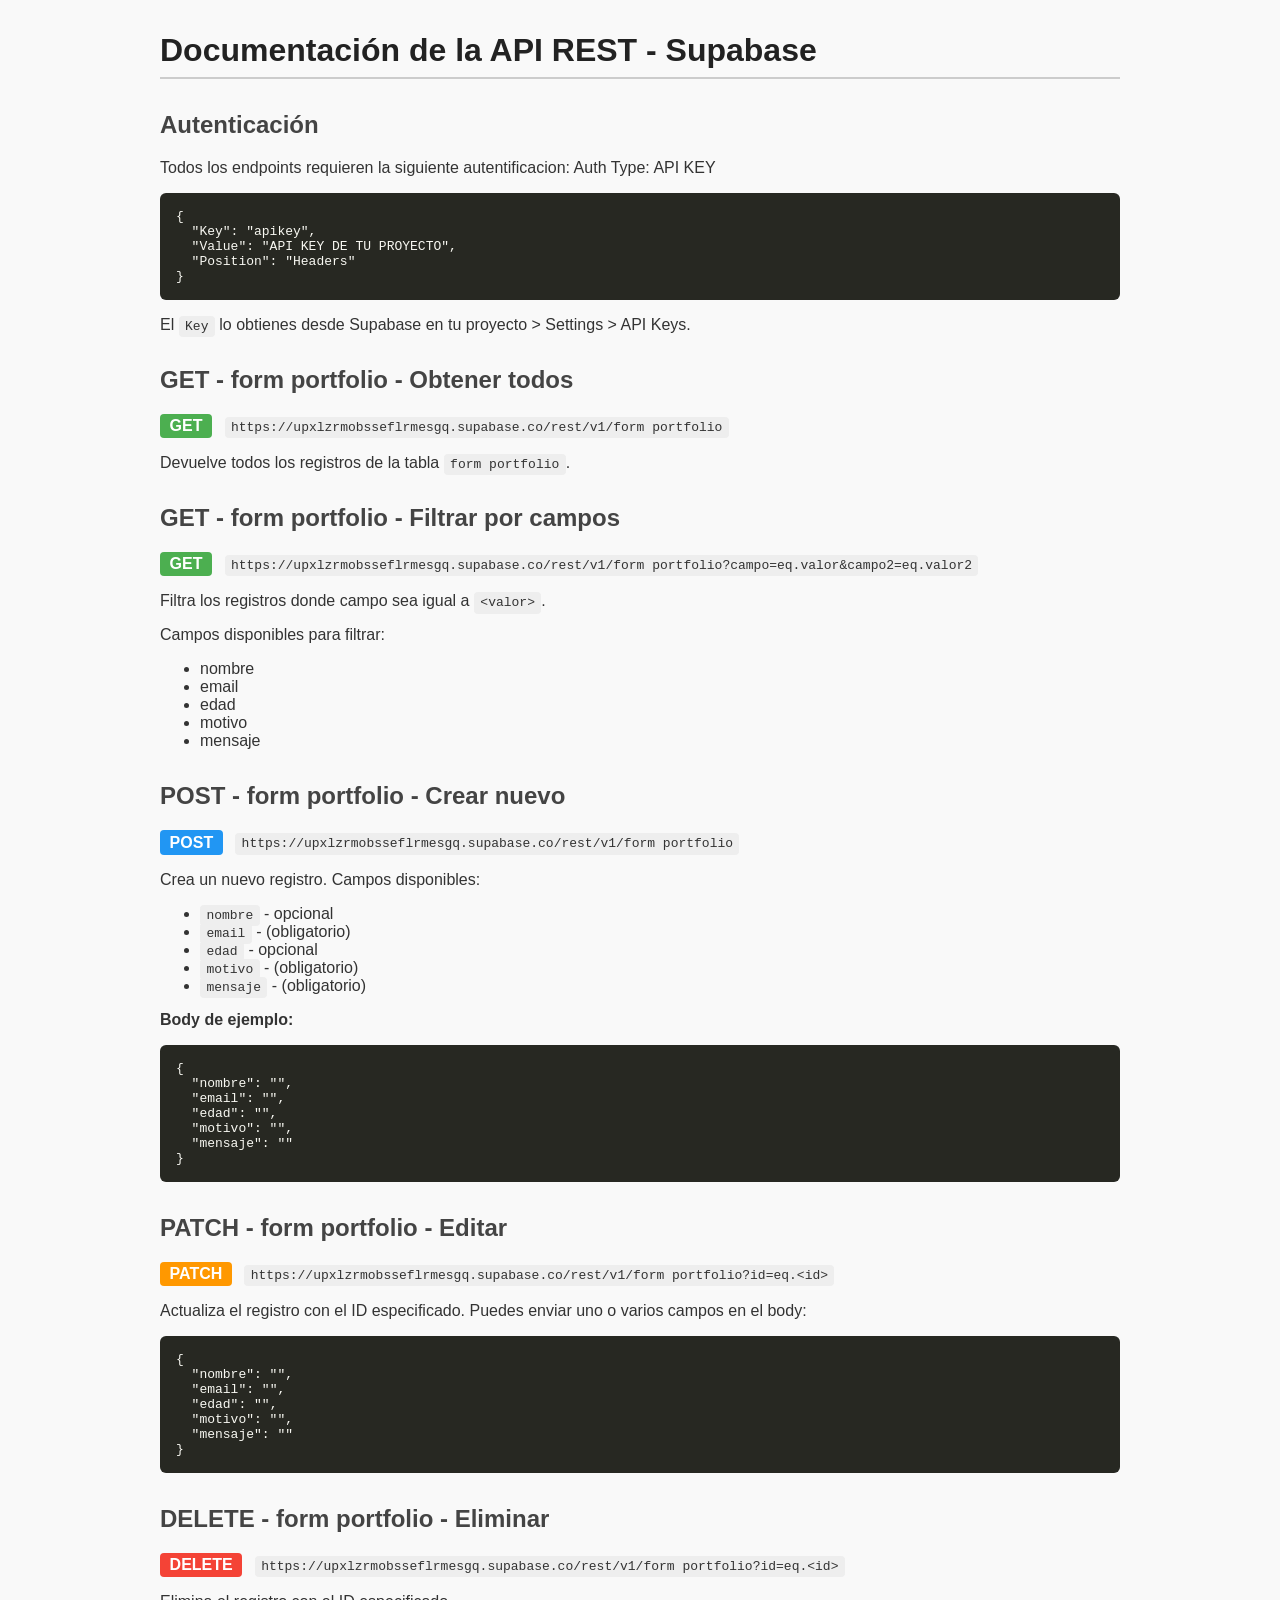
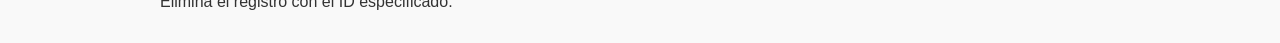
==== apidoc.html @ b1006e25 "Add files via upload" ====
<!DOCTYPE html>
<!-- saved from url=(0067)https://bootcamp-qa.github.io/ReportGenerator/documentacionapi.html -->
<html lang="es"><head><meta http-equiv="Content-Type" content="text/html; charset=UTF-8">
  
  <title>Documentación API Supabase</title>
  <style>
    body {
      font-family: 'Segoe UI', sans-serif;
      margin: 2rem auto;
      max-width: 960px;
      background: #f9f9f9;
      color: #333;
    }
    h1 { color: #222; border-bottom: 2px solid #ccc; padding-bottom: 0.5rem; }
    h2 { margin-top: 2rem; color: #444; }
    code { background: #eee; padding: 0.2rem 0.4rem; border-radius: 4px; }
    pre {
      background: #272822;
      color: #f8f8f2;
      padding: 1rem;
      border-radius: 6px;
      overflow-x: auto;
    }
    .method {
      display: inline-block;
      font-weight: bold;
      padding: 0.2rem 0.6rem;
      border-radius: 4px;
      margin-right: 0.5rem;
      color: white;
    }
    .GET { background: #4caf50; }
    .POST { background: #2196f3; }
    .PATCH { background: #ff9800; }
    .DELETE { background: #f44336; }

    label {
      display: block;
      margin-top: 1rem;
      font-weight: bold;
    }
    input[type=text] {
      width: 100%;
      padding: 0.5rem;
      font-size: 1rem;
      margin-top: 0.3rem;
      box-sizing: border-box;
    }
    button {
      margin-top: 1.5rem;
      padding: 0.6rem 1rem;
      font-size: 1rem;
      cursor: pointer;
    }
  </style>
</head>
<body>

<h1>Documentación de la API REST - Supabase</h1>

<form id="form" onsubmit="return false;" style="display: none;">
  <label for="tableName">Nombre de la tabla:</label>
  <input type="text" id="tableName" placeholder="clientes" required="">

  <label for="columns">Columnas (separadas por coma, * indica obligatorio):</label>
  <input type="text" id="columns" placeholder="nombre, telefono*, correo*" required="">

  <label for="baseUrl">Base URL:</label>
  <input type="text" id="baseUrl" placeholder="https://proyecto.supabase.co" required="">

  <button onclick="generate()">GENERAR DOCUMENTACION API</button>
</form>

<!-- Aquí pondremos la documentación generada -->
<div id="docs" style="margin-top:2rem;">
        <h2>Autenticación</h2>
    <p>Todos los endpoints requieren la siguiente autentificacion: Auth Type: API KEY</p>
    <pre>{
  "Key": "apikey",
  "Value": "API KEY DE TU PROYECTO",
  "Position": "Headers"
}</pre>
    <p>El <code>Key</code> lo obtienes desde Supabase en tu proyecto &gt; Settings &gt; API Keys.</p>
  
    <h2>GET - form portfolio - Obtener todos </h2>
    <p><span class="method GET">GET</span> <code>https://upxlzrmobsseflrmesgq.supabase.co/rest/v1/form portfolio</code></p>
    <p>Devuelve todos los registros de la tabla <code>form portfolio</code>.</p>

    <h2>GET - form portfolio - Filtrar por campos</h2>
    <p><span class="method GET">GET</span> <code>https://upxlzrmobsseflrmesgq.supabase.co/rest/v1/form portfolio?campo=eq.valor&amp;campo2=eq.valor2</code></p>
    <p>Filtra los registros donde campo sea igual a <code>&lt;valor&gt;</code>.</p>
    <p>Campos disponibles para filtrar:</p>
    <ul>
      <li>nombre</li><li>email</li><li>edad</li><li>motivo</li><li>mensaje</li>
    </ul>

    <h2>POST - form portfolio - Crear nuevo</h2>
    <p><span class="method POST">POST</span> <code>https://upxlzrmobsseflrmesgq.supabase.co/rest/v1/form portfolio</code></p>
    <p>Crea un nuevo registro. Campos disponibles:</p>
    <ul>
      <li><code>nombre</code> - opcional</li><li><code>email</code> -  (obligatorio)</li><li><code>edad</code> - opcional</li><li><code>motivo</code> -  (obligatorio)</li><li><code>mensaje</code> -  (obligatorio)</li>
    </ul>
    <p><strong>Body de ejemplo:</strong></p>
    <pre>{
  "nombre": "",
  "email": "",
  "edad": "",
  "motivo": "",
  "mensaje": ""
}</pre>

    <h2>PATCH - form portfolio - Editar </h2>
    <p><span class="method PATCH">PATCH</span> <code>https://upxlzrmobsseflrmesgq.supabase.co/rest/v1/form portfolio?id=eq.&lt;id&gt;</code></p>
    <p>Actualiza el registro con el ID especificado. Puedes enviar uno o varios campos en el body:</p>
    <pre>{
  "nombre": "<nuevo string="">",
  "email": "<nuevo string="">",
  "edad": "<nuevo string="">",
  "motivo": "<nuevo string="">",
  "mensaje": "<nuevo string="">"
}</nuevo></nuevo></nuevo></nuevo></nuevo></pre>

    <h2>DELETE - form portfolio - Eliminar </h2>
    <p><span class="method DELETE">DELETE</span> <code>https://upxlzrmobsseflrmesgq.supabase.co/rest/v1/form portfolio?id=eq.&lt;id&gt;</code></p>
    <p>Elimina el registro con el ID especificado.</p>


  </div>

<script>
function generate() {
  let tableName = document.getElementById('tableName').value.trim() || 'clientes';
  const columnsRaw = document.getElementById('columns').value.trim();
  const baseUrlRaw = document.getElementById('baseUrl').value.trim() || 'https://<TU_PROYECTO>.supabase.co';

  // Procesar columnas
  const colsArr = columnsRaw.split(',').map(c => c.trim()).filter(c => c.length > 0);

  const columns = colsArr.map(col => {
    let required = false;
    let name = col;
    if (col.endsWith('*')) {
      required = true;
      name = col.slice(0, -1).trim();
    }
    return { name, type: "string", required };
  });

  const baseUrl = `${baseUrlRaw}/rest/v1/${tableName}`;

  function generatePostBody() {
    const obj = {};
    columns.forEach(col => {
      if (col.name !== "id") {
        obj[col.name] = "";
      }
    });
    return JSON.stringify(obj, null, 2);
  }

  function generatePatchBody() {
    const obj = {};
    columns.forEach(col => {
      if (col.name !== "id") {
        obj[col.name] = `<nuevo ${col.type}>`;
      }
    });
    return JSON.stringify(obj, null, 2);
  }

  // Construir el HTML para la documentación
  let html = `
        <h2>Autenticación</h2>
    <p>Todos los endpoints requieren la siguiente autentificacion: Auth Type: API KEY</p>
    <pre>{
  "Key": "apikey",
  "Value": "API KEY DE TU PROYECTO",
  "Position": "Headers"
}</pre>
    <p>El <code>Key</code> lo obtienes desde Supabase en tu proyecto &gt; Settings &gt; API Keys.</p>
  
    <h2>GET - ${tableName} - Obtener todos </h2>
    <p><span class="method GET">GET</span> <code>${baseUrl}</code></p>
    <p>Devuelve todos los registros de la tabla <code>${tableName}</code>.</p>

    <h2>GET - ${tableName} - Filtrar por campos</h2>
    <p><span class="method GET">GET</span> <code>${baseUrl}?campo=eq.valor&campo2=eq.valor2</code></p>
    <p>Filtra los registros donde campo sea igual a <code>&lt;valor&gt;</code>.</p>
    <p>Campos disponibles para filtrar:</p>
    <ul>
      ${columns.map(col => `<li>${col.name}</li>`).join('')}
    </ul>

    <h2>POST - ${tableName} - Crear nuevo</h2>
    <p><span class="method POST">POST</span> <code>${baseUrl}</code></p>
    <p>Crea un nuevo registro. Campos disponibles:</p>
    <ul>
      ${columns.filter(c => c.name !== 'id').map(col => `<li><code>${col.name}</code> - ${col.required ? " (obligatorio)" : "opcional"}</li>`).join('')}
    </ul>
    <p><strong>Body de ejemplo:</strong></p>
    <pre>${generatePostBody()}</pre>

    <h2>PATCH - ${tableName} - Editar </h2>
    <p><span class="method PATCH">PATCH</span> <code>${baseUrl}?id=eq.&lt;id&gt;</code></p>
    <p>Actualiza el registro con el ID especificado. Puedes enviar uno o varios campos en el body:</p>
    <pre>${generatePatchBody()}</pre>

    <h2>DELETE - ${tableName} - Eliminar </h2>
    <p><span class="method DELETE">DELETE</span> <code>${baseUrl}?id=eq.&lt;id&gt;</code></p>
    <p>Elimina el registro con el ID especificado.</p>


  `;

  document.getElementById('docs').innerHTML = html;
   document.getElementById('form').style.display = 'none';
  
}


</script>




</body></html>
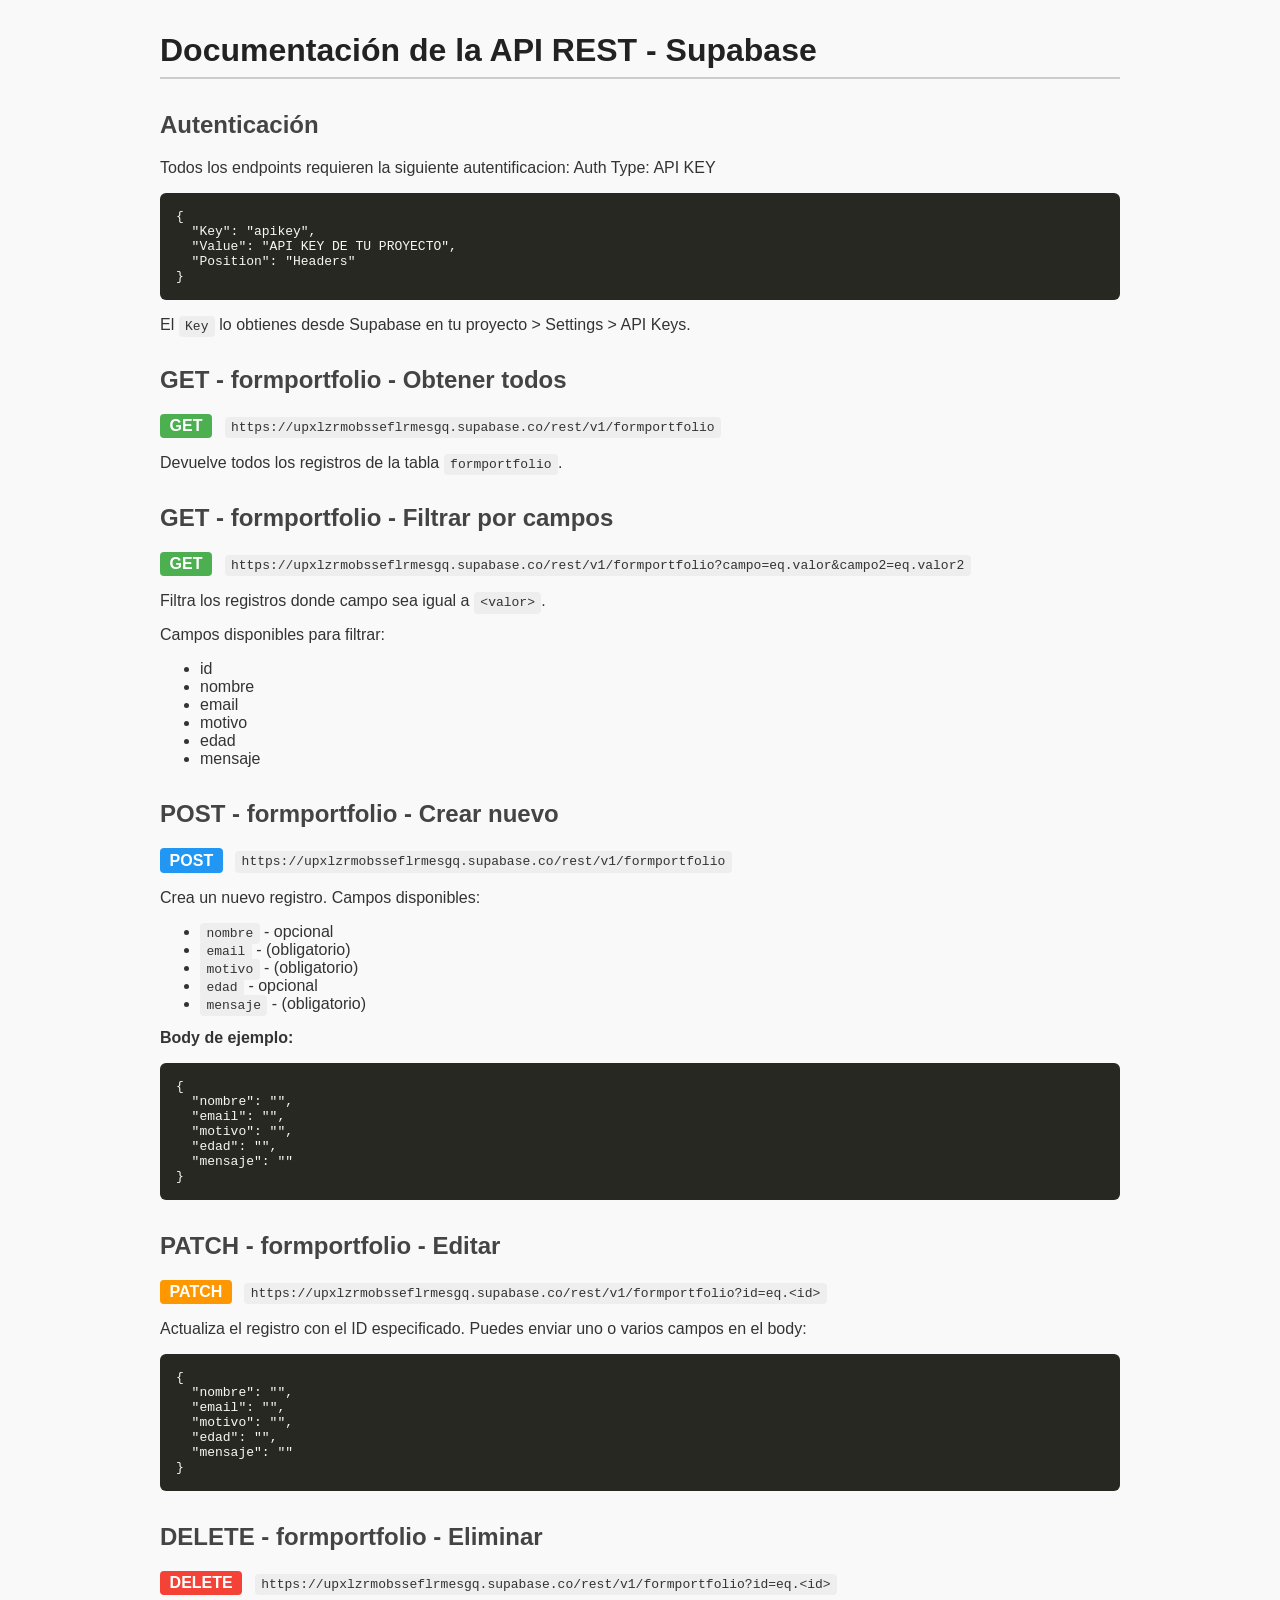
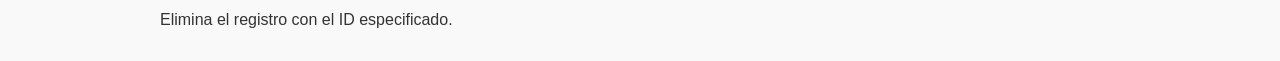
==== commit 7a4aaf57: "Add files via upload" ====
--- a/apidoc.html
+++ b/apidoc.html
@@ -82,46 +82,46 @@
 }</pre>
     <p>El <code>Key</code> lo obtienes desde Supabase en tu proyecto &gt; Settings &gt; API Keys.</p>
   
-    <h2>GET - form portfolio - Obtener todos </h2>
-    <p><span class="method GET">GET</span> <code>https://upxlzrmobsseflrmesgq.supabase.co/rest/v1/form portfolio</code></p>
-    <p>Devuelve todos los registros de la tabla <code>form portfolio</code>.</p>
-
-    <h2>GET - form portfolio - Filtrar por campos</h2>
-    <p><span class="method GET">GET</span> <code>https://upxlzrmobsseflrmesgq.supabase.co/rest/v1/form portfolio?campo=eq.valor&amp;campo2=eq.valor2</code></p>
+    <h2>GET - formportfolio - Obtener todos </h2>
+    <p><span class="method GET">GET</span> <code>https://upxlzrmobsseflrmesgq.supabase.co/rest/v1/formportfolio</code></p>
+    <p>Devuelve todos los registros de la tabla <code>formportfolio</code>.</p>
+
+    <h2>GET - formportfolio - Filtrar por campos</h2>
+    <p><span class="method GET">GET</span> <code>https://upxlzrmobsseflrmesgq.supabase.co/rest/v1/formportfolio?campo=eq.valor&amp;campo2=eq.valor2</code></p>
     <p>Filtra los registros donde campo sea igual a <code>&lt;valor&gt;</code>.</p>
     <p>Campos disponibles para filtrar:</p>
     <ul>
-      <li>nombre</li><li>email</li><li>edad</li><li>motivo</li><li>mensaje</li>
-    </ul>
-
-    <h2>POST - form portfolio - Crear nuevo</h2>
-    <p><span class="method POST">POST</span> <code>https://upxlzrmobsseflrmesgq.supabase.co/rest/v1/form portfolio</code></p>
+      <li>id</li><li>nombre</li><li>email</li><li>motivo</li><li>edad</li><li>mensaje</li>
+    </ul>
+
+    <h2>POST - formportfolio - Crear nuevo</h2>
+    <p><span class="method POST">POST</span> <code>https://upxlzrmobsseflrmesgq.supabase.co/rest/v1/formportfolio</code></p>
     <p>Crea un nuevo registro. Campos disponibles:</p>
     <ul>
-      <li><code>nombre</code> - opcional</li><li><code>email</code> -  (obligatorio)</li><li><code>edad</code> - opcional</li><li><code>motivo</code> -  (obligatorio)</li><li><code>mensaje</code> -  (obligatorio)</li>
+      <li><code>nombre</code> - opcional</li><li><code>email</code> -  (obligatorio)</li><li><code>motivo</code> -  (obligatorio)</li><li><code>edad</code> - opcional</li><li><code>mensaje</code> -  (obligatorio)</li>
     </ul>
     <p><strong>Body de ejemplo:</strong></p>
     <pre>{
   "nombre": "",
   "email": "",
+  "motivo": "",
   "edad": "",
-  "motivo": "",
   "mensaje": ""
 }</pre>
 
-    <h2>PATCH - form portfolio - Editar </h2>
-    <p><span class="method PATCH">PATCH</span> <code>https://upxlzrmobsseflrmesgq.supabase.co/rest/v1/form portfolio?id=eq.&lt;id&gt;</code></p>
+    <h2>PATCH - formportfolio - Editar </h2>
+    <p><span class="method PATCH">PATCH</span> <code>https://upxlzrmobsseflrmesgq.supabase.co/rest/v1/formportfolio?id=eq.&lt;id&gt;</code></p>
     <p>Actualiza el registro con el ID especificado. Puedes enviar uno o varios campos en el body:</p>
     <pre>{
   "nombre": "<nuevo string="">",
   "email": "<nuevo string="">",
+  "motivo": "<nuevo string="">",
   "edad": "<nuevo string="">",
-  "motivo": "<nuevo string="">",
   "mensaje": "<nuevo string="">"
 }</nuevo></nuevo></nuevo></nuevo></nuevo></pre>
 
-    <h2>DELETE - form portfolio - Eliminar </h2>
-    <p><span class="method DELETE">DELETE</span> <code>https://upxlzrmobsseflrmesgq.supabase.co/rest/v1/form portfolio?id=eq.&lt;id&gt;</code></p>
+    <h2>DELETE - formportfolio - Eliminar </h2>
+    <p><span class="method DELETE">DELETE</span> <code>https://upxlzrmobsseflrmesgq.supabase.co/rest/v1/formportfolio?id=eq.&lt;id&gt;</code></p>
     <p>Elimina el registro con el ID especificado.</p>
 
 
